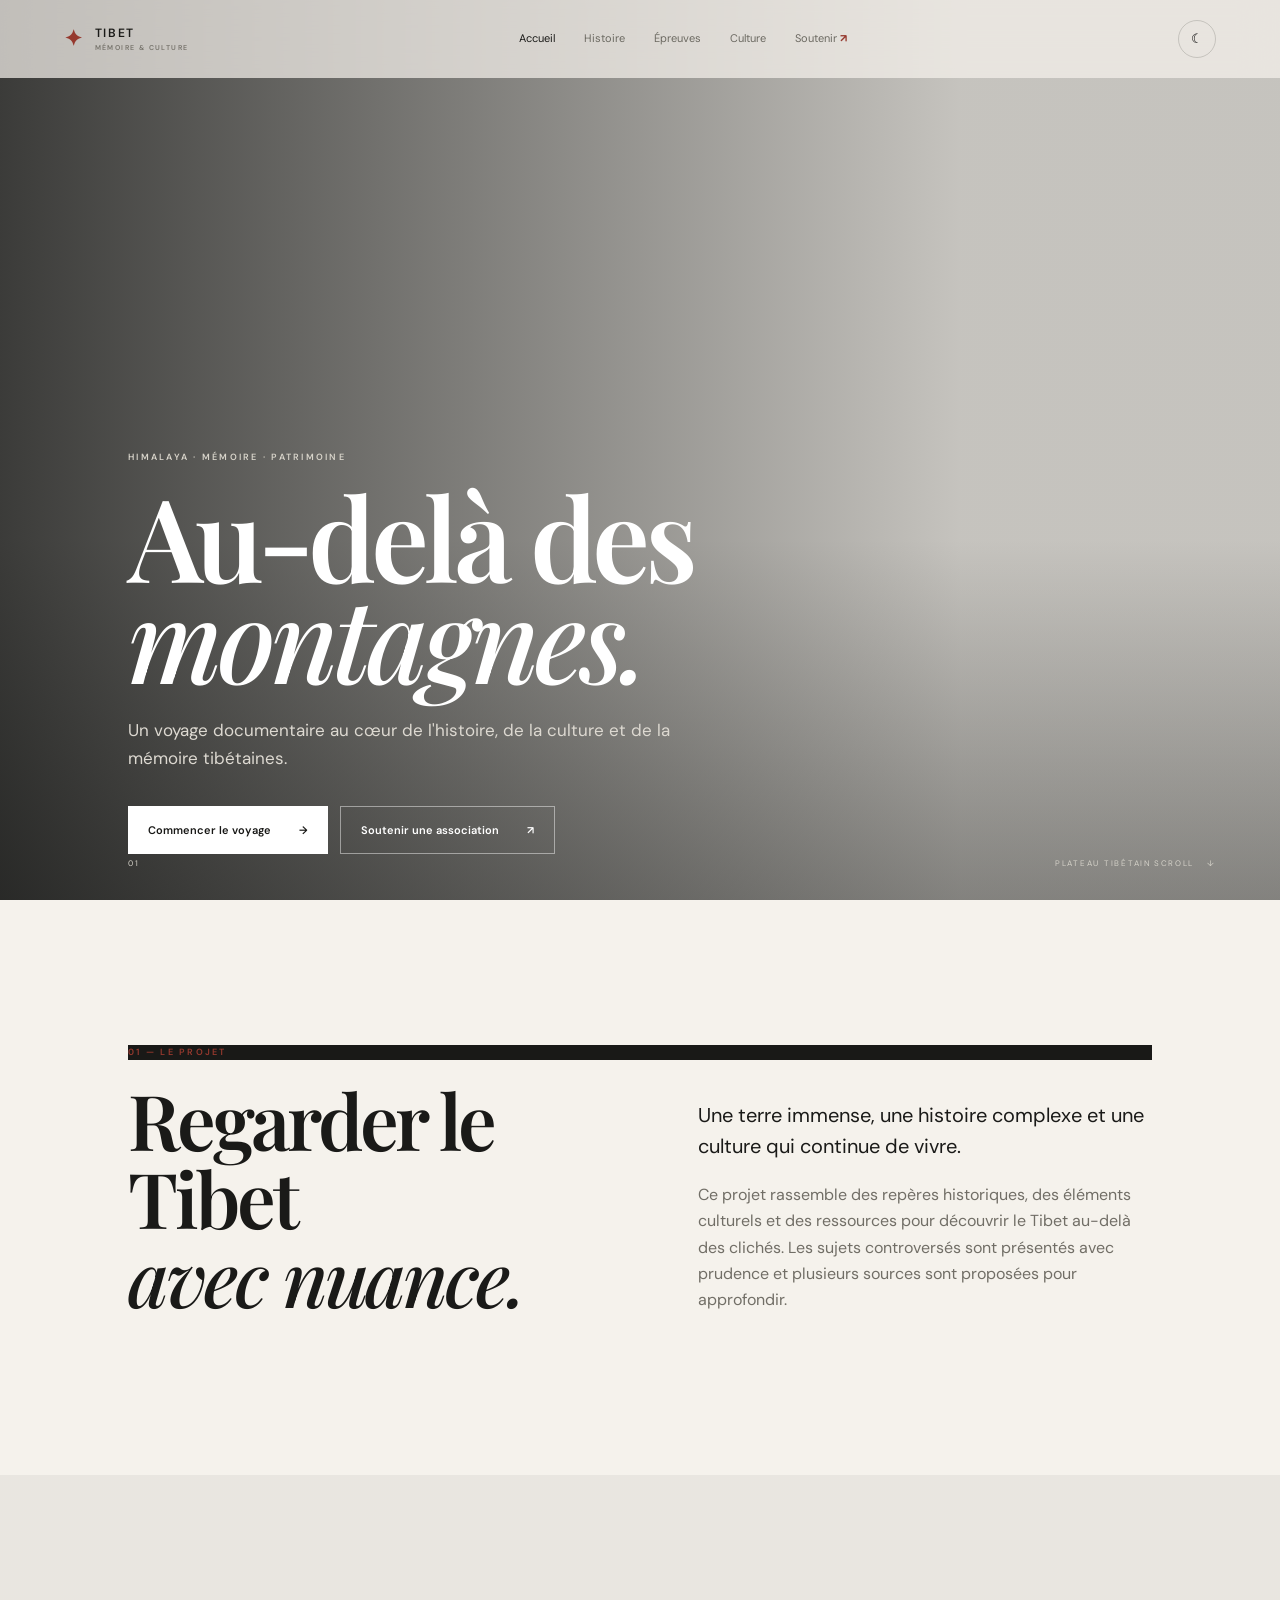
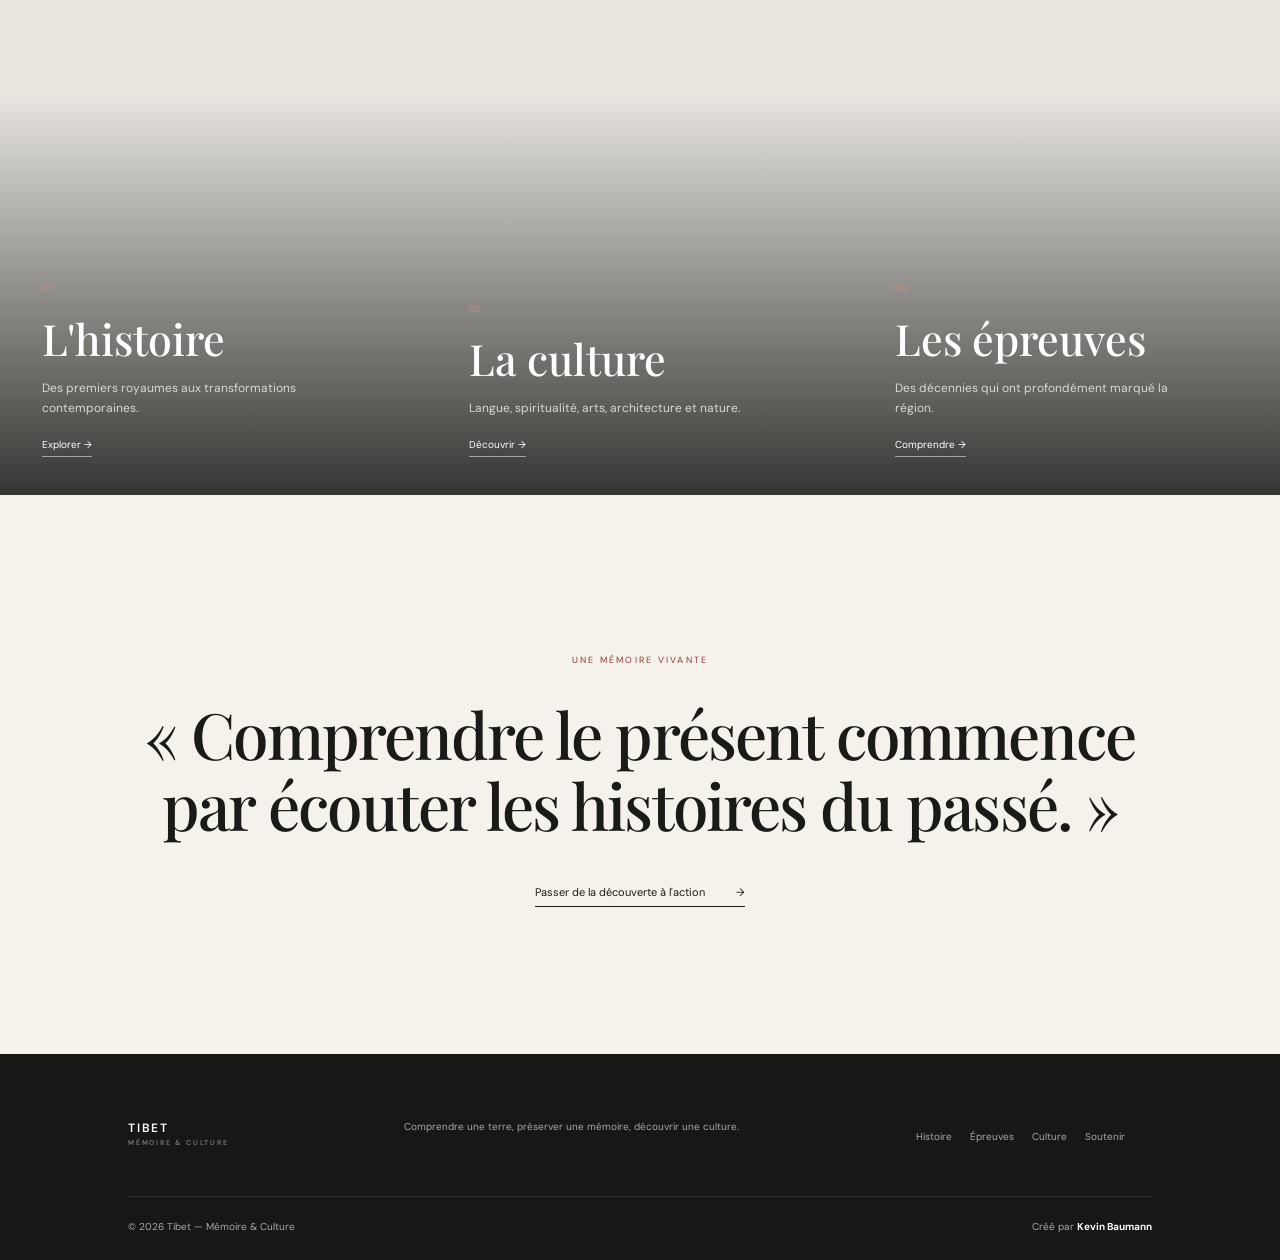
==== index.html @ 3cb01ccb "Add files via upload" ====
<!doctype html><html lang="fr"><head><meta charset="UTF-8">
<meta name="viewport" content="width=device-width, initial-scale=1.0">
<meta name="description" content="Tibet — Mémoire & Culture. Histoire, culture, patrimoine et mémoire du Tibet.">
<link rel="preconnect" href="https://fonts.googleapis.com"><link rel="preconnect" href="https://fonts.gstatic.com" crossorigin>
<link href="https://fonts.googleapis.com/css2?family=DM+Sans:wght@400;500;600&family=Playfair+Display:wght@500;600;700&display=swap" rel="stylesheet">
<link rel="stylesheet" href="style.css"><title>Tibet — Mémoire & Culture</title></head><body><header class="header"><a class="brand" href="index.html"><span class="sigil">✦</span><span>TIBET<small>MÉMOIRE & CULTURE</small></span></a>
<nav><a href="index.html">Accueil</a><a href="histoire.html">Histoire</a><a href="epreuves.html">Épreuves</a><a href="culture.html">Culture</a><a href="soutenir.html">Soutenir <b>↗</b></a></nav>
<div class="tools"><button id="theme" class="icon" aria-label="Mode clair ou sombre">☾</button><button id="menu" class="icon hamburger" aria-label="Menu">☰</button></div></header><main>
<section class="hero home"><div class="hero-film"></div><div class="hero-inner reveal"><span class="eyebrow">HIMALAYA · MÉMOIRE · PATRIMOINE</span><h1>Au-delà des<br><em>montagnes.</em></h1><p>Un voyage documentaire au cœur de l'histoire, de la culture et de la mémoire tibétaines.</p><div class="actions"><a class="btn white" href="histoire.html">Commencer le voyage <span>→</span></a><a class="btn glass" href="soutenir.html">Soutenir une association <span>↗</span></a></div></div><div class="hero-side"><span>01</span><span>PLATEAU TIBÉTAIN</span></div><div class="scroll">SCROLL <i>↓</i></div></section>

<section class="manifesto reveal"><div class="container"><span class="eyebrow dark">01 — LE PROJET</span><div class="manifesto-grid"><h2>Regarder le Tibet<br><em>avec nuance.</em></h2><div><p class="lead">Une terre immense, une histoire complexe et une culture qui continue de vivre.</p><p>Ce projet rassemble des repères historiques, des éléments culturels et des ressources pour découvrir le Tibet au-delà des clichés. Les sujets controversés sont présentés avec prudence et plusieurs sources sont proposées pour approfondir.</p></div></div></div></section>

<section class="portal"><div class="portal-card portal-history reveal"><div><span>01</span><h2>L'histoire</h2><p>Des premiers royaumes aux transformations contemporaines.</p><a href="histoire.html">Explorer →</a></div></div><div class="portal-card portal-culture reveal"><div><span>02</span><h2>La culture</h2><p>Langue, spiritualité, arts, architecture et nature.</p><a href="culture.html">Découvrir →</a></div></div><div class="portal-card portal-trials reveal"><div><span>03</span><h2>Les épreuves</h2><p>Des décennies qui ont profondément marqué la région.</p><a href="epreuves.html">Comprendre →</a></div></div></section>

<section class="quote-section reveal"><span>UNE MÉMOIRE VIVANTE</span><blockquote>« Comprendre le présent commence par écouter les histoires du passé. »</blockquote><a class="under" href="soutenir.html">Passer de la découverte à l'action <span>→</span></a></section>
</main><footer class="footer"><div class="foot-top"><div class="foot-brand">TIBET<br><small>MÉMOIRE & CULTURE</small></div><p>Comprendre une terre, préserver une mémoire, découvrir une culture.</p><div class="foot-nav"><a href="histoire.html">Histoire</a><a href="epreuves.html">Épreuves</a><a href="culture.html">Culture</a><a href="soutenir.html">Soutenir</a></div></div><div class="foot-bottom"><span>© 2026 Tibet — Mémoire & Culture</span><span>Créé par <strong>Kevin Baumann</strong></span></div></footer><script src="script.js"></script></body></html>
---- style.css ----
*{box-sizing:border-box}html{scroll-behavior:smooth}body{margin:0;background:#f5f2ec;color:#1a1a18;font-family:"DM Sans",sans-serif;line-height:1.65;transition:background .35s,color .35s}a{text-decoration:none;color:inherit}.header{height:78px;position:fixed;z-index:50;top:0;left:0;right:0;padding:0 5vw;display:flex;align-items:center;justify-content:space-between;background:rgba(245,242,236,.72);backdrop-filter:blur(18px);border-bottom:1px solid transparent;transition:.3s}.header.scrolled{border-color:rgba(20,20,18,.12)}.brand{display:flex;gap:11px;align-items:center;font-size:12px;font-weight:600;letter-spacing:.14em;line-height:1}.sigil{color:#96392e;font-size:22px}.brand small{display:block;color:#77746c;font-size:7px;letter-spacing:.2em;margin-top:5px}.header nav{display:flex;gap:29px;align-items:center;font-size:11px;color:#6b6961}.header nav a{transition:.2s}.header nav a:hover,.header nav a.active{color:#1a1a18}.header nav .nav-donate{}.header nav b{color:#96392e}.tools{display:flex;gap:8px}.icon{width:38px;height:38px;border-radius:50%;border:1px solid rgba(20,20,18,.16);background:transparent;cursor:pointer}.hamburger{display:none;border-radius:8px}.hero{position:relative;min-height:100vh;background-size:cover;background-position:center}.home{background-image:url("https://images.unsplash.com/photo-1544735716-392fe2489ffa?auto=format&fit=crop&w=2400&q=90")}.hero-film{position:absolute;inset:0;background:linear-gradient(90deg,rgba(7,8,7,.78),rgba(7,8,7,.2) 75%),linear-gradient(0deg,rgba(7,8,7,.35),transparent 40%)}.hero-inner{position:relative;z-index:1;max-width:900px}.home .hero-inner{position:absolute;left:10vw;top:50%;transform:translateY(-38%);color:#fff}.eyebrow{display:block;font-size:9px;font-weight:600;letter-spacing:.25em;text-transform:uppercase;color:#d8d4ca;margin-bottom:20px}.eyebrow.dark{color:#96392e}.hero h1,.page-hero h1{font:600 clamp(68px,9vw,135px)/.88 "Playfair Display",serif;letter-spacing:-.045em;margin:0}.hero h1 em,.page-hero h1 em,h2 em{font-weight:500}.home .hero-inner>p{font-size:17px;color:#ddd9d1;max-width:570px;margin:28px 0 34px}.actions{display:flex;gap:12px}.btn{display:inline-flex;align-items:center;gap:28px;padding:14px 20px;font-size:11px;font-weight:600;transition:.25s}.btn:hover{transform:translateY(-2px)}.white{background:#fff;color:#181816}.glass{border:1px solid rgba(255,255,255,.45);color:#fff}.dark{background:#191917;color:#fff}.hero-side{position:absolute;z-index:2;left:10vw;right:10vw;bottom:30px;display:flex;justify-content:space-between;color:#d5d2c9;font-size:8px;letter-spacing:.22em}.scroll{position:absolute;z-index:2;right:5vw;bottom:30px;color:#d5d2c9;font-size:8px;letter-spacing:.2em}.scroll i{font-style:normal;margin-left:10px}.container{width:min(1180px,80vw);margin:auto}.manifesto{padding:145px 0}.manifesto-grid,.intro-line,.support-card{display:grid;grid-template-columns:1fr 1fr;gap:9vw}.manifesto h2,.content-section h2,.support-card h2,.impact h2{font:600 clamp(48px,6vw,82px)/1.02 "Playfair Display",serif;letter-spacing:-.04em;margin:0}.lead{font-size:20px;line-height:1.55}.manifesto-grid p:not(.lead),.content-section p:not(.lead),.impact p{color:#716e66}.portal{display:grid;grid-template-columns:repeat(3,1fr);height:620px}.portal-card{position:relative;color:#fff;background-size:cover;background-position:center;overflow:hidden}.portal-card:after{content:"";position:absolute;inset:0;background:linear-gradient(0deg,rgba(5,6,5,.8),rgba(5,6,5,.05) 65%);transition:.4s}.portal-card:hover:after{background:linear-gradient(0deg,rgba(5,6,5,.82),rgba(5,6,5,.25))}.portal-history{background-image:url("https://images.unsplash.com/photo-1570366583862-f91883984fde?auto=format&fit=crop&w=1300&q=85")}.portal-culture{background-image:url("https://images.unsplash.com/photo-1528360983277-13d401cdc186?auto=format&fit=crop&w=1300&q=85")}.portal-trials{background-image:url("https://images.unsplash.com/photo-1506905925346-21bda4d32df4?auto=format&fit=crop&w=1300&q=85")}.portal-card>div{position:absolute;z-index:2;left:42px;right:35px;bottom:38px}.portal-card span{font-size:9px;color:#d18a79}.portal-card h2{font:500 43px "Playfair Display",serif;margin:8px 0}.portal-card p{color:#ddd9d0;font-size:12px;max-width:300px}.portal-card a{font-size:10px;border-bottom:1px solid rgba(255,255,255,.5);padding-bottom:5px}.quote-section{text-align:center;padding:150px 10vw}.quote-section>span{font-size:9px;letter-spacing:.25em;color:#96392e}.quote-section blockquote{font:500 clamp(38px,5vw,68px)/1.1 "Playfair Display",serif;max-width:1050px;margin:28px auto 38px;letter-spacing:-.03em}.under{font-size:11px;border-bottom:1px solid currentColor;padding-bottom:7px}.under span{margin-left:28px}.page-hero{height:78vh;min-height:620px;position:relative;display:flex;align-items:flex-end;padding:0 10vw 9vh;color:#fff;background-size:cover;background-position:center}.page-hero:before{content:"";position:absolute;inset:0;background:linear-gradient(90deg,rgba(7,8,7,.72),rgba(7,8,7,.12))}.page-hero .hero-inner{position:relative}.page-hero .hero-inner>p{max-width:650px;color:#ddd9d0;margin:28px 0 0;font-size:16px}.history{background-image:url("https://images.unsplash.com/photo-1518005020951-eccb494ad742?auto=format&fit=crop&w=2400&q=90")}.trials{background-image:url("https://images.unsplash.com/photo-1528164344705-47542687000d?auto=format&fit=crop&w=2400&q=90")}.culture{background-image:url("https://images.unsplash.com/photo-1548013146-72479768bada?auto=format&fit=crop&w=2400&q=90")}.support{background-image:url("https://images.unsplash.com/photo-1533130061792-64b345e4a833?auto=format&fit=crop&w=2400&q=90")}.content-section{padding:125px 0}.timeline-v3,.events-v3{margin-top:95px;border-top:1px solid rgba(25,25,23,.15)}.timeline-v3 article,.events-v3 article{display:grid;grid-template-columns:210px 1fr;gap:35px;padding:35px 0;border-bottom:1px solid rgba(25,25,23,.15)}.timeline-v3 article>span,.events-v3 article>span{color:#96392e;font-size:10px;letter-spacing:.12em}.timeline-v3 h3,.events-v3 h3,.culture-grid-v3 h3,.impact h3{font:500 27px/1.2 "Playfair Display",serif;margin:0}.timeline-v3 p,.events-v3 p{color:#716e66;font-size:13px;max-width:720px}.dark-feature{background:#171815;color:#f5f2ec;padding:125px 0}.dark-feature h2{font:600 clamp(50px,6vw,85px)/1.02 "Playfair Display",serif;margin:0;letter-spacing:-.04em}.dark-feature p{max-width:680px;color:#aaa9a1;margin:38px 0 0}.sources{padding-top:110px;padding-bottom:130px}.sources h2{font:500 54px "Playfair Display",serif;margin:0 0 50px}.sources>div{display:grid;grid-template-columns:1fr 1fr;border-top:1px solid rgba(25,25,23,.15)}.sources a{display:flex;justify-content:space-between;gap:20px;padding:25px 20px 25px 0;border-bottom:1px solid rgba(25,25,23,.15)}.sources strong{font:500 21px "Playfair Display",serif}.sources small{font-size:10px;color:#77746d}.events-v3 label{display:inline-block;color:#96392e;font-size:8px;letter-spacing:.16em;margin-top:13px}.culture-grid-v3{display:grid;grid-template-columns:1fr 1fr;margin-top:95px;border-top:1px solid rgba(25,25,23,.15)}.culture-grid-v3 article{display:grid;grid-template-columns:45px 1fr;gap:20px;padding:30px 35px 32px 0;border-bottom:1px solid rgba(25,25,23,.15)}.culture-grid-v3 article:nth-child(even){padding-left:35px;border-left:1px solid rgba(25,25,23,.15)}.culture-grid-v3 article>span,.impact b{color:#96392e;font-size:10px;letter-spacing:.12em}.culture-grid-v3 p{color:#716e66;font-size:13px}.culture-image{height:65vh;min-height:520px;background:url("https://images.unsplash.com/photo-1528164344705-47542687000d?auto=format&fit=crop&w=2200&q=88") center/cover;position:relative;color:#fff}.culture-image>div{position:absolute;left:10vw;bottom:10vh}.culture-image span{display:block;font-size:9px;letter-spacing:.22em;margin-bottom:15px}.culture-image strong{font:500 clamp(45px,6vw,82px)/.95 "Playfair Display",serif}.support-card{background:#e9e4db;padding:75px}.support-card p{max-width:600px}.impact{padding:80px 0 140px}.impact-grid{display:grid;grid-template-columns:repeat(3,1fr);gap:30px;margin-top:70px}.impact-grid article{padding:30px 25px;border-top:1px solid rgba(25,25,23,.16)}.impact-grid p{font-size:13px}.final-cta{background:#ded8ce;text-align:center;padding:130px 7vw}.final-cta span{font-size:9px;letter-spacing:.25em;color:#96392e}.final-cta h2{font:500 clamp(48px,6vw,78px) "Playfair Display",serif;margin:22px 0 38px}.footer{background:#171815;color:#aaa9a1;padding:55px 10vw 25px;font-size:10px}.foot-top{display:grid;grid-template-columns:1fr 2fr 1fr;gap:40px;align-items:end;padding-bottom:50px}.foot-brand{color:#fff;font-weight:600;letter-spacing:.15em;font-size:12px;line-height:1}.foot-brand small{font-size:7px;color:#777;display:block;margin-top:5px}.foot-nav{display:flex;gap:18px;flex-wrap:wrap}.foot-nav a:hover{color:#fff}.foot-bottom{border-top:1px solid rgba(255,255,255,.1);padding-top:22px;display:flex;justify-content:space-between}.foot-bottom strong{color:#fff}.reveal{opacity:0;transform:translateY(25px);transition:.8s}.reveal.visible{opacity:1;transform:none}
body.dark{background:#111210;color:#eeeae2}body.dark .header{background:rgba(17,18,16,.78)}body.dark .header nav,body.dark .brand small{color:#aaa79f}body.dark .header nav a:hover,body.dark .header nav a.active{color:#eeeae2}body.dark .manifesto p:not(.lead),body.dark .content-section p:not(.lead),body.dark .impact p,.dark .sources small{color:#aaa79f}body.dark .icon{color:#eeeae2;border-color:rgba(238,234,226,.18)}body.dark .timeline-v3,body.dark .timeline-v3 article,body.dark .events-v3,body.dark .events-v3 article,body.dark .culture-grid-v3,body.dark .culture-grid-v3 article,body.dark .sources>div,body.dark .sources a{border-color:rgba(238,234,226,.14)}body.dark .support-card{background:#1b1c19}body.dark .final-cta{background:#23241f}
@media(max-width:900px){.container{width:86vw}.header{padding:0 6vw}.header nav{display:none;position:absolute;top:78px;left:0;right:0;background:#f5f2ec;padding:22px 6vw;flex-direction:column;align-items:flex-start;gap:18px;border-bottom:1px solid rgba(20,20,18,.12)}body.dark .header nav{background:#111210}.header nav.open{display:flex}.hamburger{display:block}.hero h1,.page-hero h1{font-size:72px}.home .hero-inner{left:7vw}.hero-side{left:7vw;right:7vw}.manifesto-grid,.intro-line,.support-card{grid-template-columns:1fr;gap:35px}.portal{height:auto;grid-template-columns:1fr}.portal-card{height:55vh}.content-section{padding:90px 0}.timeline-v3 article,.events-v3 article{grid-template-columns:120px 1fr}.culture-grid-v3{grid-template-columns:1fr}.culture-grid-v3 article:nth-child(even){padding-left:0;border-left:0}.impact-grid{grid-template-columns:1fr}.foot-top{grid-template-columns:1fr}.foot-bottom{flex-direction:column;gap:10px}.sources>div{grid-template-columns:1fr}}@media(max-width:520px){.hero h1,.page-hero h1{font-size:55px}.home .hero-inner>p{font-size:15px}.actions{flex-direction:column;align-items:flex-start}.page-hero{min-height:570px;height:70vh}.timeline-v3 article,.events-v3 article{grid-template-columns:1fr;gap:8px}.support-card{padding:40px 28px}.portal-card>div{left:28px}.quote-section{padding:105px 7vw}.sources h2{font-size:45px}}
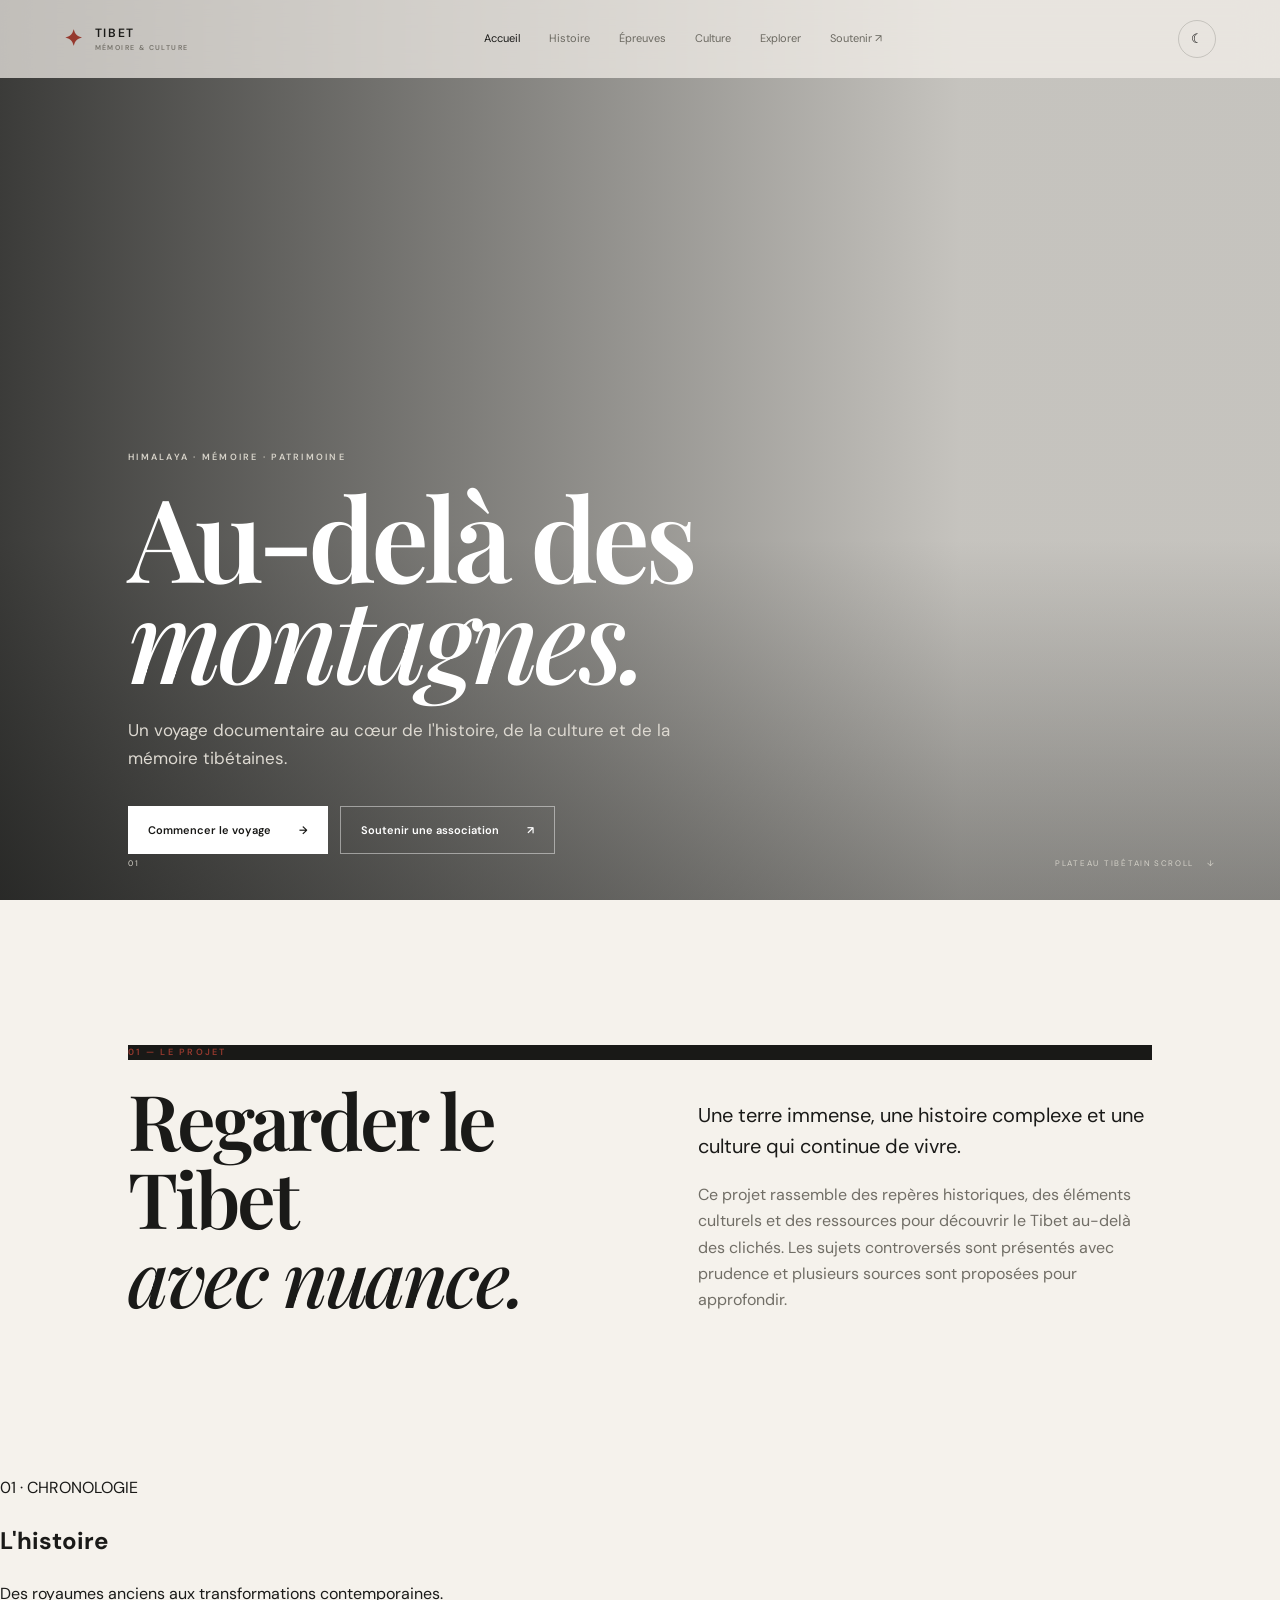
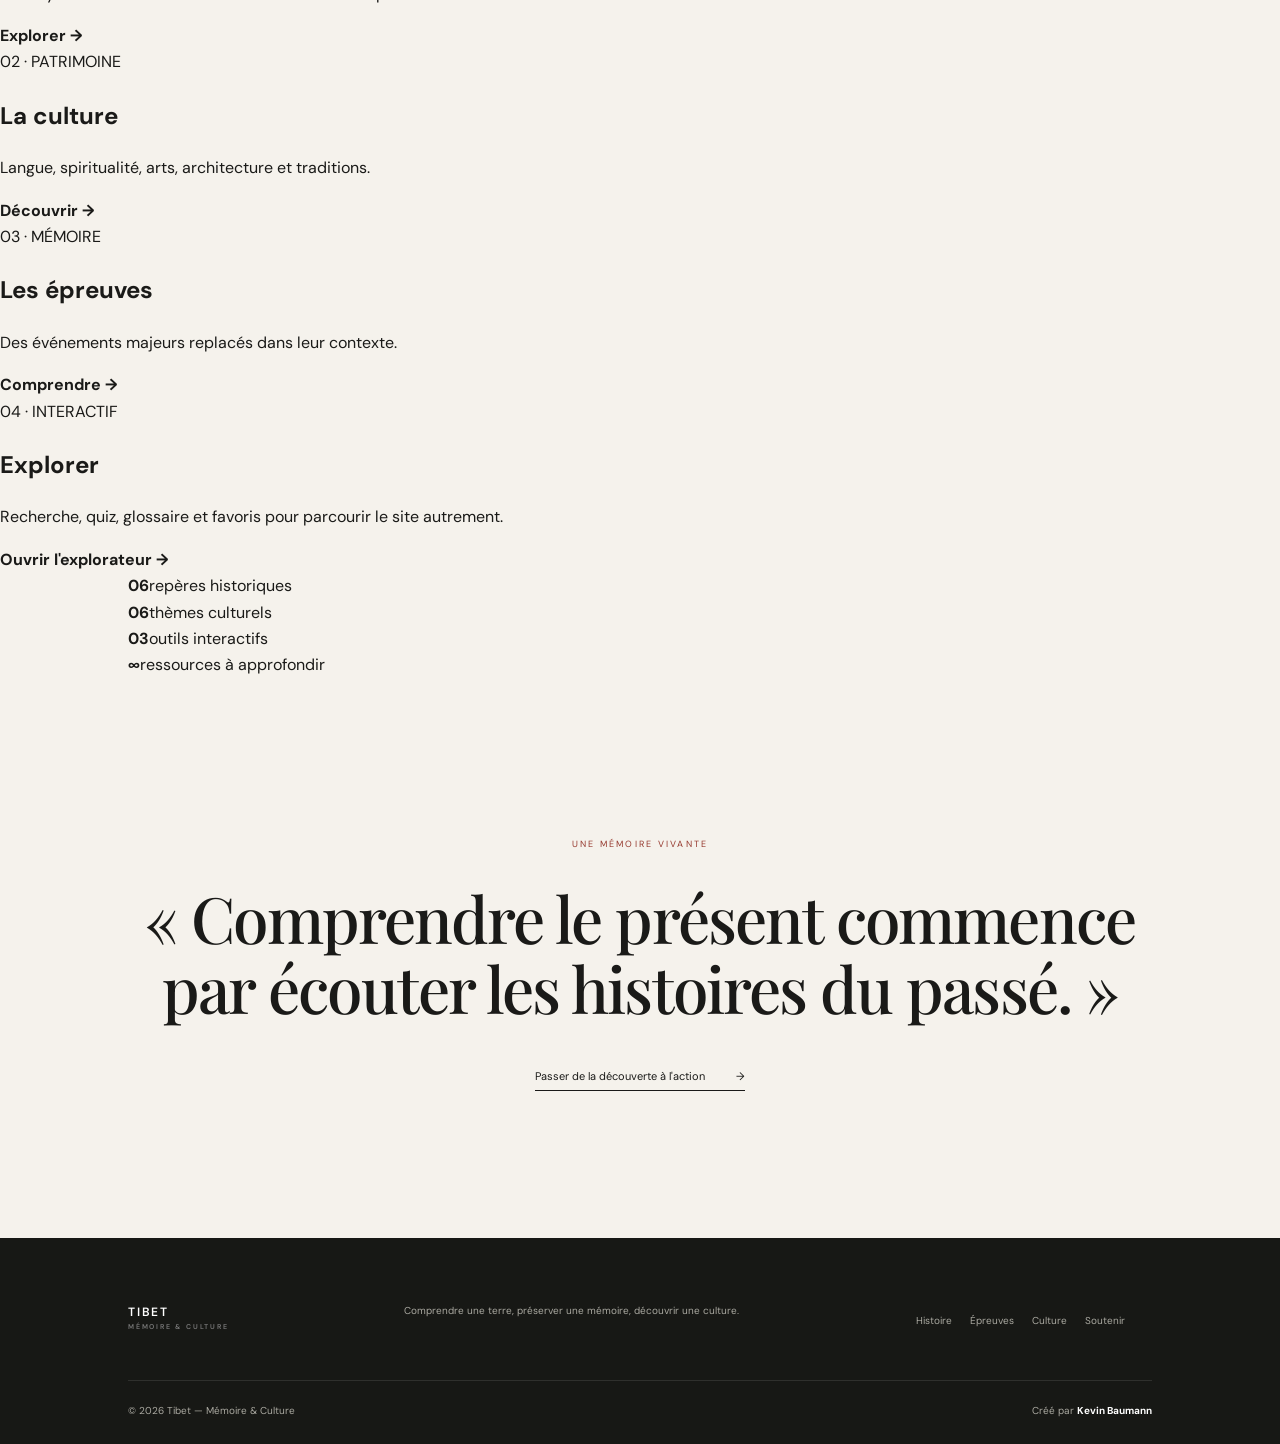
==== commit a5928b5e: "V4: refonte de l'accueil" ====
--- a/index.html
+++ b/index.html
@@ -3,14 +3,16 @@
 <meta name="description" content="Tibet — Mémoire & Culture. Histoire, culture, patrimoine et mémoire du Tibet.">
 <link rel="preconnect" href="https://fonts.googleapis.com"><link rel="preconnect" href="https://fonts.gstatic.com" crossorigin>
 <link href="https://fonts.googleapis.com/css2?family=DM+Sans:wght@400;500;600&family=Playfair+Display:wght@500;600;700&display=swap" rel="stylesheet">
-<link rel="stylesheet" href="style.css"><title>Tibet — Mémoire & Culture</title></head><body><header class="header"><a class="brand" href="index.html"><span class="sigil">✦</span><span>TIBET<small>MÉMOIRE & CULTURE</small></span></a>
-<nav><a href="index.html">Accueil</a><a href="histoire.html">Histoire</a><a href="epreuves.html">Épreuves</a><a href="culture.html">Culture</a><a href="soutenir.html">Soutenir <b>↗</b></a></nav>
+<link rel="stylesheet" href="style.css">
+<link rel="icon" type="image/png" href="./favicon.png">
+<title>Tibet — Mémoire & Culture</title></head><body><header class="header"><a class="brand" href="index.html"><span class="sigil">✦</span><span>TIBET<small>MÉMOIRE & CULTURE</small></span></a>
+<nav><a href="index.html">Accueil</a><a href="histoire.html">Histoire</a><a href="epreuves.html">Épreuves</a><a href="culture.html">Culture</a><a href="explorer.html">Explorer</a><a class="nav-support" href="soutenir.html">Soutenir ↗</a></nav>
 <div class="tools"><button id="theme" class="icon" aria-label="Mode clair ou sombre">☾</button><button id="menu" class="icon hamburger" aria-label="Menu">☰</button></div></header><main>
 <section class="hero home"><div class="hero-film"></div><div class="hero-inner reveal"><span class="eyebrow">HIMALAYA · MÉMOIRE · PATRIMOINE</span><h1>Au-delà des<br><em>montagnes.</em></h1><p>Un voyage documentaire au cœur de l'histoire, de la culture et de la mémoire tibétaines.</p><div class="actions"><a class="btn white" href="histoire.html">Commencer le voyage <span>→</span></a><a class="btn glass" href="soutenir.html">Soutenir une association <span>↗</span></a></div></div><div class="hero-side"><span>01</span><span>PLATEAU TIBÉTAIN</span></div><div class="scroll">SCROLL <i>↓</i></div></section>
 
 <section class="manifesto reveal"><div class="container"><span class="eyebrow dark">01 — LE PROJET</span><div class="manifesto-grid"><h2>Regarder le Tibet<br><em>avec nuance.</em></h2><div><p class="lead">Une terre immense, une histoire complexe et une culture qui continue de vivre.</p><p>Ce projet rassemble des repères historiques, des éléments culturels et des ressources pour découvrir le Tibet au-delà des clichés. Les sujets controversés sont présentés avec prudence et plusieurs sources sont proposées pour approfondir.</p></div></div></div></section>
 
-<section class="portal"><div class="portal-card portal-history reveal"><div><span>01</span><h2>L'histoire</h2><p>Des premiers royaumes aux transformations contemporaines.</p><a href="histoire.html">Explorer →</a></div></div><div class="portal-card portal-culture reveal"><div><span>02</span><h2>La culture</h2><p>Langue, spiritualité, arts, architecture et nature.</p><a href="culture.html">Découvrir →</a></div></div><div class="portal-card portal-trials reveal"><div><span>03</span><h2>Les épreuves</h2><p>Des décennies qui ont profondément marqué la région.</p><a href="epreuves.html">Comprendre →</a></div></div></section>
+<section class="feature-grid"><a class="feature-card feature-history reveal" href="histoire.html"><div><span>01 · CHRONOLOGIE</span><h2>L'histoire</h2><p>Des royaumes anciens aux transformations contemporaines.</p><b>Explorer →</b></div></a><a class="feature-card feature-culture reveal" href="culture.html"><div><span>02 · PATRIMOINE</span><h2>La culture</h2><p>Langue, spiritualité, arts, architecture et traditions.</p><b>Découvrir →</b></div></a><a class="feature-card feature-trials reveal" href="epreuves.html"><div><span>03 · MÉMOIRE</span><h2>Les épreuves</h2><p>Des événements majeurs replacés dans leur contexte.</p><b>Comprendre →</b></div></a><a class="feature-card feature-explore reveal" href="explorer.html"><div><span>04 · INTERACTIF</span><h2>Explorer</h2><p>Recherche, quiz, glossaire et favoris pour parcourir le site autrement.</p><b>Ouvrir l'explorateur →</b></div></a></section><section class="stats reveal"><div class="container"><div><strong>06</strong><span>repères historiques</span></div><div><strong>06</strong><span>thèmes culturels</span></div><div><strong>03</strong><span>outils interactifs</span></div><div><strong>∞</strong><span>ressources à approfondir</span></div></div></section>
 
 <section class="quote-section reveal"><span>UNE MÉMOIRE VIVANTE</span><blockquote>« Comprendre le présent commence par écouter les histoires du passé. »</blockquote><a class="under" href="soutenir.html">Passer de la découverte à l'action <span>→</span></a></section>
-</main><footer class="footer"><div class="foot-top"><div class="foot-brand">TIBET<br><small>MÉMOIRE & CULTURE</small></div><p>Comprendre une terre, préserver une mémoire, découvrir une culture.</p><div class="foot-nav"><a href="histoire.html">Histoire</a><a href="epreuves.html">Épreuves</a><a href="culture.html">Culture</a><a href="soutenir.html">Soutenir</a></div></div><div class="foot-bottom"><span>© 2026 Tibet — Mémoire & Culture</span><span>Créé par <strong>Kevin Baumann</strong></span></div></footer><script src="script.js"></script></body></html>+</main><footer class="footer"><div class="foot-top"><div class="foot-brand">TIBET<br><small>MÉMOIRE & CULTURE</small></div><p>Comprendre une terre, préserver une mémoire, découvrir une culture.</p><div class="foot-nav"><a href="histoire.html">Histoire</a><a href="epreuves.html">Épreuves</a><a href="culture.html">Culture</a><a href="soutenir.html">Soutenir</a></div></div><div class="foot-bottom"><span>© 2026 Tibet — Mémoire & Culture</span><span>Créé par <strong>Kevin Baumann</strong></span></div></footer><script src="script.js"></script></body></html>
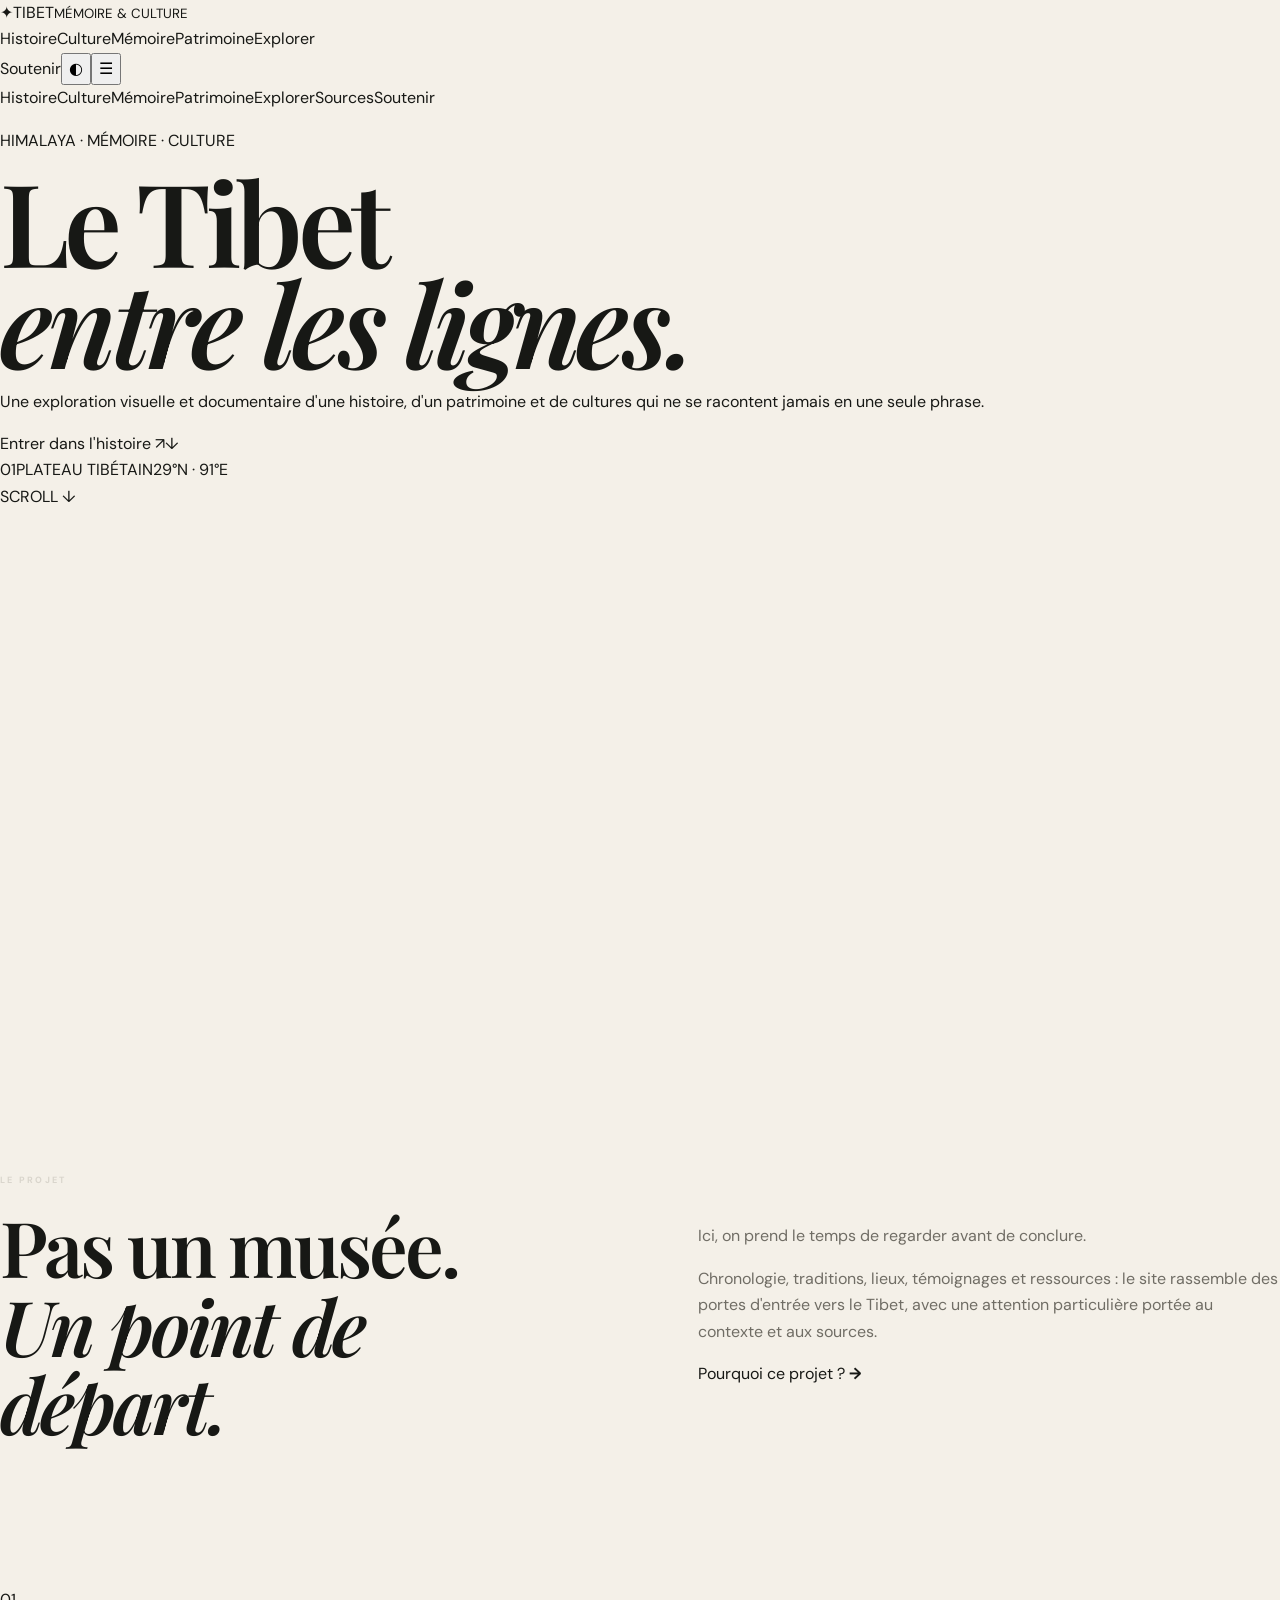
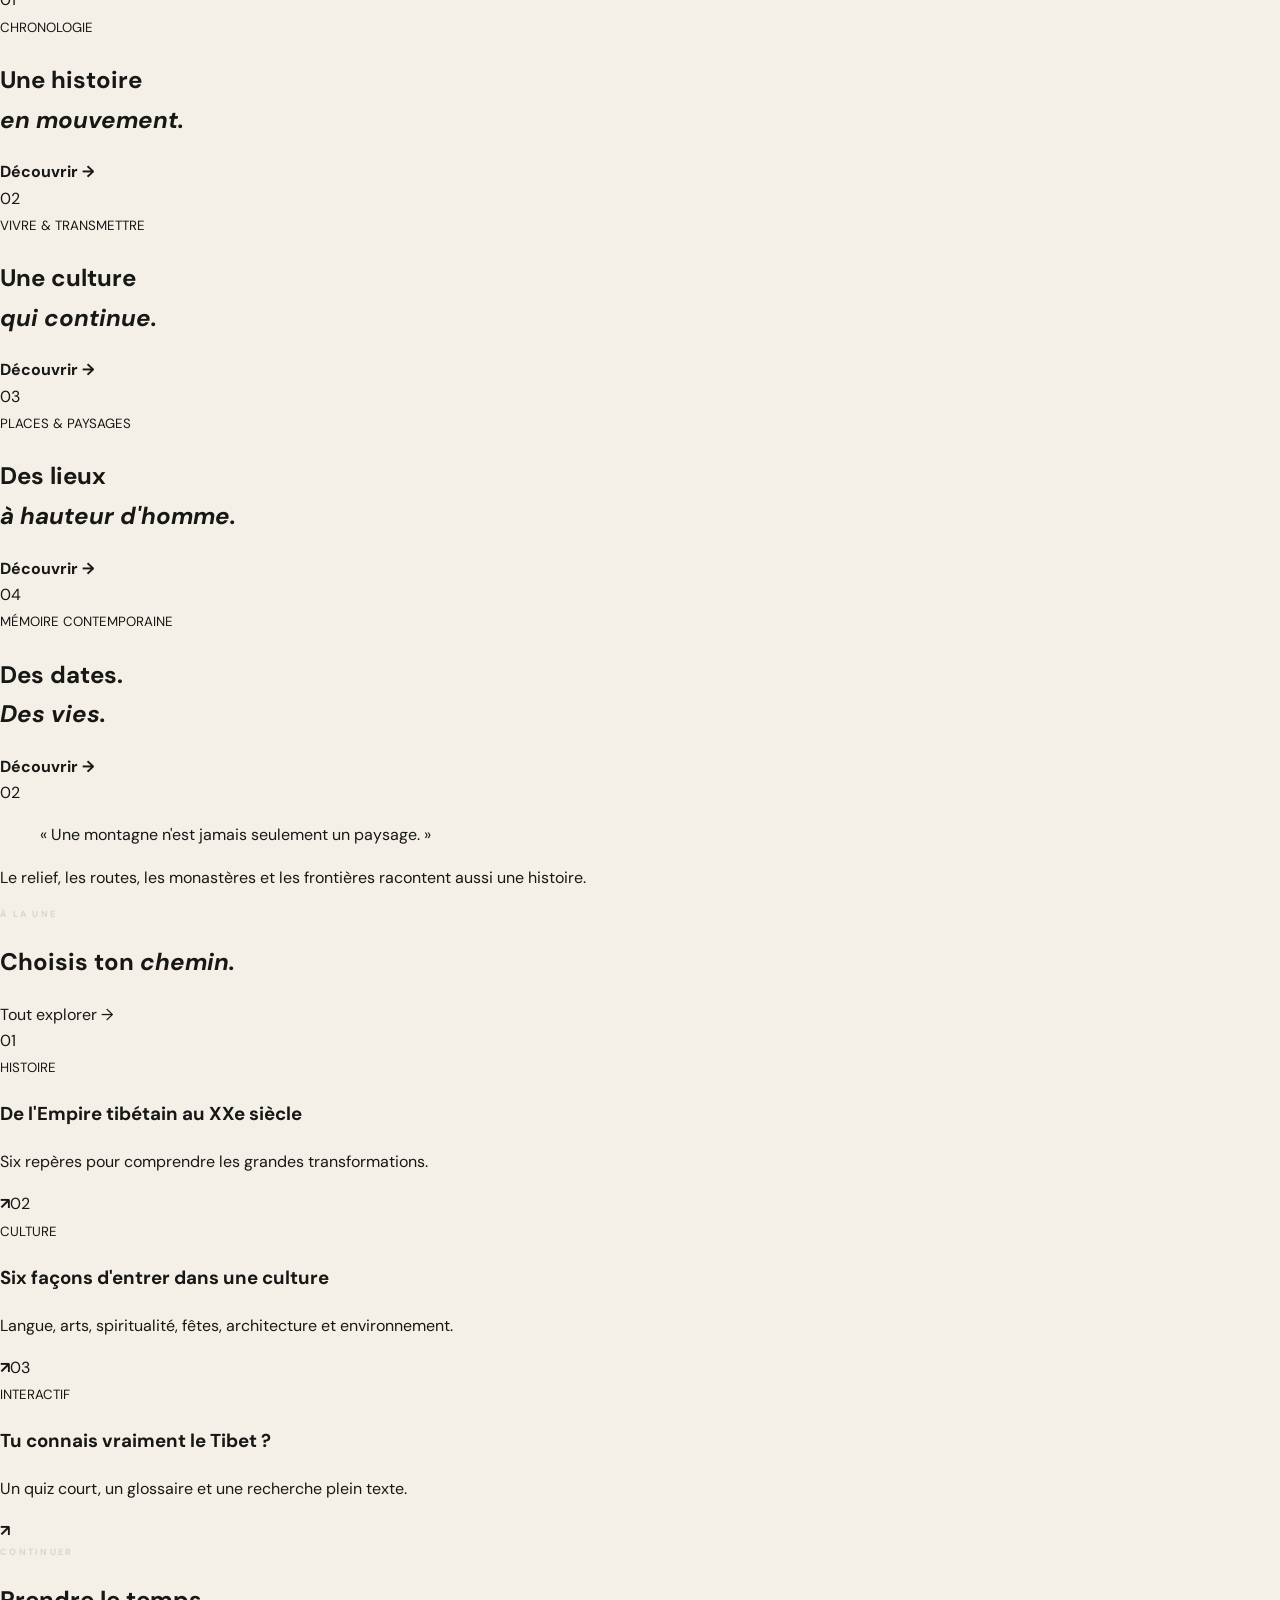
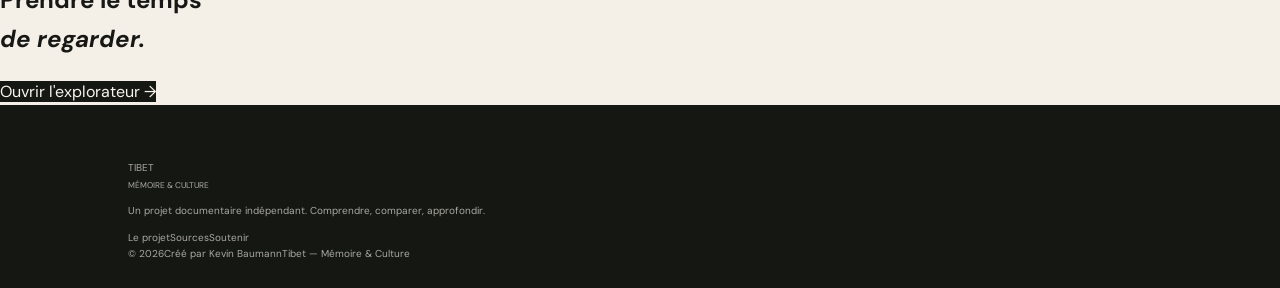
==== commit 51d83890: "V4.1: refonte complète de index.html" ====
--- a/index.html
+++ b/index.html
@@ -1,18 +1,7 @@
-<!doctype html><html lang="fr"><head><meta charset="UTF-8">
-<meta name="viewport" content="width=device-width, initial-scale=1.0">
-<meta name="description" content="Tibet — Mémoire & Culture. Histoire, culture, patrimoine et mémoire du Tibet.">
-<link rel="preconnect" href="https://fonts.googleapis.com"><link rel="preconnect" href="https://fonts.gstatic.com" crossorigin>
-<link href="https://fonts.googleapis.com/css2?family=DM+Sans:wght@400;500;600&family=Playfair+Display:wght@500;600;700&display=swap" rel="stylesheet">
-<link rel="stylesheet" href="style.css">
-<link rel="icon" type="image/png" href="./favicon.png">
-<title>Tibet — Mémoire & Culture</title></head><body><header class="header"><a class="brand" href="index.html"><span class="sigil">✦</span><span>TIBET<small>MÉMOIRE & CULTURE</small></span></a>
-<nav><a href="index.html">Accueil</a><a href="histoire.html">Histoire</a><a href="epreuves.html">Épreuves</a><a href="culture.html">Culture</a><a href="explorer.html">Explorer</a><a class="nav-support" href="soutenir.html">Soutenir ↗</a></nav>
-<div class="tools"><button id="theme" class="icon" aria-label="Mode clair ou sombre">☾</button><button id="menu" class="icon hamburger" aria-label="Menu">☰</button></div></header><main>
-<section class="hero home"><div class="hero-film"></div><div class="hero-inner reveal"><span class="eyebrow">HIMALAYA · MÉMOIRE · PATRIMOINE</span><h1>Au-delà des<br><em>montagnes.</em></h1><p>Un voyage documentaire au cœur de l'histoire, de la culture et de la mémoire tibétaines.</p><div class="actions"><a class="btn white" href="histoire.html">Commencer le voyage <span>→</span></a><a class="btn glass" href="soutenir.html">Soutenir une association <span>↗</span></a></div></div><div class="hero-side"><span>01</span><span>PLATEAU TIBÉTAIN</span></div><div class="scroll">SCROLL <i>↓</i></div></section>
-
-<section class="manifesto reveal"><div class="container"><span class="eyebrow dark">01 — LE PROJET</span><div class="manifesto-grid"><h2>Regarder le Tibet<br><em>avec nuance.</em></h2><div><p class="lead">Une terre immense, une histoire complexe et une culture qui continue de vivre.</p><p>Ce projet rassemble des repères historiques, des éléments culturels et des ressources pour découvrir le Tibet au-delà des clichés. Les sujets controversés sont présentés avec prudence et plusieurs sources sont proposées pour approfondir.</p></div></div></div></section>
-
-<section class="feature-grid"><a class="feature-card feature-history reveal" href="histoire.html"><div><span>01 · CHRONOLOGIE</span><h2>L'histoire</h2><p>Des royaumes anciens aux transformations contemporaines.</p><b>Explorer →</b></div></a><a class="feature-card feature-culture reveal" href="culture.html"><div><span>02 · PATRIMOINE</span><h2>La culture</h2><p>Langue, spiritualité, arts, architecture et traditions.</p><b>Découvrir →</b></div></a><a class="feature-card feature-trials reveal" href="epreuves.html"><div><span>03 · MÉMOIRE</span><h2>Les épreuves</h2><p>Des événements majeurs replacés dans leur contexte.</p><b>Comprendre →</b></div></a><a class="feature-card feature-explore reveal" href="explorer.html"><div><span>04 · INTERACTIF</span><h2>Explorer</h2><p>Recherche, quiz, glossaire et favoris pour parcourir le site autrement.</p><b>Ouvrir l'explorateur →</b></div></a></section><section class="stats reveal"><div class="container"><div><strong>06</strong><span>repères historiques</span></div><div><strong>06</strong><span>thèmes culturels</span></div><div><strong>03</strong><span>outils interactifs</span></div><div><strong>∞</strong><span>ressources à approfondir</span></div></div></section>
-
-<section class="quote-section reveal"><span>UNE MÉMOIRE VIVANTE</span><blockquote>« Comprendre le présent commence par écouter les histoires du passé. »</blockquote><a class="under" href="soutenir.html">Passer de la découverte à l'action <span>→</span></a></section>
-</main><footer class="footer"><div class="foot-top"><div class="foot-brand">TIBET<br><small>MÉMOIRE & CULTURE</small></div><p>Comprendre une terre, préserver une mémoire, découvrir une culture.</p><div class="foot-nav"><a href="histoire.html">Histoire</a><a href="epreuves.html">Épreuves</a><a href="culture.html">Culture</a><a href="soutenir.html">Soutenir</a></div></div><div class="foot-bottom"><span>© 2026 Tibet — Mémoire & Culture</span><span>Créé par <strong>Kevin Baumann</strong></span></div></footer><script src="script.js"></script></body></html>
+<!doctype html><html lang="fr"><head><meta charset="utf-8"><meta name="viewport" content="width=device-width,initial-scale=1"><meta name="description" content="Tibet — Mémoire & Culture. Histoire, culture, paysages et mémoire d'un monde himalayen."><link rel="icon" type="image/png" href="./favicon.png"><link rel="preconnect" href="https://fonts.googleapis.com"><link rel="preconnect" href="https://fonts.gstatic.com" crossorigin><link href="https://fonts.googleapis.com/css2?family=DM+Sans:wght@400;500;600;700&family=Playfair+Display:wght@500;600;700&display=swap" rel="stylesheet"><link rel="stylesheet" href="style.css"><title>Tibet — Mémoire & Culture</title></head><body class="home-page"><div class="cursor"></div><div class="reading"></div><header class="site-header"><a class="logo" href="index.html"><span class="logo-mark">✦</span><span>TIBET<small>MÉMOIRE & CULTURE</small></span></a><nav class="desktop-nav"><a href="histoire.html">Histoire</a><a href="culture.html">Culture</a><a href="epreuves.html">Mémoire</a><a href="patrimoine.html">Patrimoine</a><a href="explorer.html">Explorer</a></nav><div class="header-actions"><a class="support-link" href="soutenir.html">Soutenir</a><button class="theme" aria-label="Changer le thème">◐</button><button class="menu" aria-label="Menu">☰</button></div></header><div class="mobile-panel"><a href="histoire.html">Histoire</a><a href="culture.html">Culture</a><a href="epreuves.html">Mémoire</a><a href="patrimoine.html">Patrimoine</a><a href="explorer.html">Explorer</a><a href="sources.html">Sources</a><a href="soutenir.html">Soutenir</a></div>
+<main><section class="hero hero-home"><div class="hero-image"></div><div class="hero-shade"></div><div class="hero-copy"><p class="kicker">HIMALAYA · MÉMOIRE · CULTURE</p><h1>Le Tibet<br><i>entre les lignes.</i></h1><p class="hero-intro">Une exploration visuelle et documentaire d'une histoire, d'un patrimoine et de cultures qui ne se racontent jamais en une seule phrase.</p><div class="hero-buttons"><a class="button light" href="histoire.html">Entrer dans l'histoire <span>↗</span></a><a class="circle-link" href="#manifeste" aria-label="Défiler">↓</a></div></div><div class="hero-caption"><span>01</span><span>PLATEAU TIBÉTAIN</span><span>29°N · 91°E</span></div><div class="hero-scroll">SCROLL <span>↓</span></div></section>
+<section id="manifeste" class="manifesto section"><div class="eyebrow">LE PROJET</div><div class="manifesto-grid"><h2>Pas un musée.<br><i>Un point de départ.</i></h2><div><p class="big">Ici, on prend le temps de regarder avant de conclure.</p><p>Chronologie, traditions, lieux, témoignages et ressources : le site rassemble des portes d'entrée vers le Tibet, avec une attention particulière portée au contexte et aux sources.</p><a class="arrow-link" href="a-propos.html">Pourquoi ce projet ? <b>→</b></a></div></div></section>
+<section class="chapter-grid"><a class="chapter chapter-a" href="histoire.html"><span>01</span><div><small>CHRONOLOGIE</small><h2>Une histoire<br><i>en mouvement.</i></h2><b>Découvrir →</b></div></a><a class="chapter chapter-b" href="culture.html"><span>02</span><div><small>VIVRE & TRANSMETTRE</small><h2>Une culture<br><i>qui continue.</i></h2><b>Découvrir →</b></div></a><a class="chapter chapter-c" href="patrimoine.html"><span>03</span><div><small>PLACES & PAYSAGES</small><h2>Des lieux<br><i>à hauteur d'homme.</i></h2><b>Découvrir →</b></div></a><a class="chapter chapter-d" href="epreuves.html"><span>04</span><div><small>MÉMOIRE CONTEMPORAINE</small><h2>Des dates.<br><i>Des vies.</i></h2><b>Découvrir →</b></div></a></section>
+<section class="quote-band"><div class="quote-number">02</div><blockquote>« Une montagne n'est jamais seulement un paysage. »</blockquote><p>Le relief, les routes, les monastères et les frontières racontent aussi une histoire.</p></section>
+<section class="latest section"><div class="section-head"><div><span class="eyebrow">À LA UNE</span><h2>Choisis ton <i>chemin.</i></h2></div><a class="arrow-link" href="explorer.html">Tout explorer →</a></div><div class="story-list"><a href="histoire.html"><span>01</span><div><small>HISTOIRE</small><h3>De l'Empire tibétain au XXe siècle</h3><p>Six repères pour comprendre les grandes transformations.</p></div><b>↗</b></a><a href="culture.html"><span>02</span><div><small>CULTURE</small><h3>Six façons d'entrer dans une culture</h3><p>Langue, arts, spiritualité, fêtes, architecture et environnement.</p></div><b>↗</b></a><a href="explorer.html"><span>03</span><div><small>INTERACTIF</small><h3>Tu connais vraiment le Tibet ?</h3><p>Un quiz court, un glossaire et une recherche plein texte.</p></div><b>↗</b></a></div></section>
+<section class="closing"><div><span class="eyebrow">CONTINUER</span><h2>Prendre le temps<br><i>de regarder.</i></h2><a class="button dark" href="explorer.html">Ouvrir l'explorateur <span>→</span></a></div></section></main><footer class="footer"><div class="footer-main"><div class="footer-title">TIBET<br><small>MÉMOIRE & CULTURE</small></div><p>Un projet documentaire indépendant. Comprendre, comparer, approfondir.</p><div class="footer-links"><a href="a-propos.html">Le projet</a><a href="sources.html">Sources</a><a href="soutenir.html">Soutenir</a></div></div><div class="footer-bottom"><span>© 2026</span><span>Créé par Kevin Baumann</span><span>Tibet — Mémoire & Culture</span></div></footer><script src="script.js"></script></body></html>
--- a/style.css
+++ b/style.css
@@ -1,3 +1 @@
-*{box-sizing:border-box}html{scroll-behavior:smooth}body{margin:0;background:#f5f2ec;color:#1a1a18;font-family:"DM Sans",sans-serif;line-height:1.65;transition:background .35s,color .35s}a{text-decoration:none;color:inherit}.header{height:78px;position:fixed;z-index:50;top:0;left:0;right:0;padding:0 5vw;display:flex;align-items:center;justify-content:space-between;background:rgba(245,242,236,.72);backdrop-filter:blur(18px);border-bottom:1px solid transparent;transition:.3s}.header.scrolled{border-color:rgba(20,20,18,.12)}.brand{display:flex;gap:11px;align-items:center;font-size:12px;font-weight:600;letter-spacing:.14em;line-height:1}.sigil{color:#96392e;font-size:22px}.brand small{display:block;color:#77746c;font-size:7px;letter-spacing:.2em;margin-top:5px}.header nav{display:flex;gap:29px;align-items:center;font-size:11px;color:#6b6961}.header nav a{transition:.2s}.header nav a:hover,.header nav a.active{color:#1a1a18}.header nav .nav-donate{}.header nav b{color:#96392e}.tools{display:flex;gap:8px}.icon{width:38px;height:38px;border-radius:50%;border:1px solid rgba(20,20,18,.16);background:transparent;cursor:pointer}.hamburger{display:none;border-radius:8px}.hero{position:relative;min-height:100vh;background-size:cover;background-position:center}.home{background-image:url("https://images.unsplash.com/photo-1544735716-392fe2489ffa?auto=format&fit=crop&w=2400&q=90")}.hero-film{position:absolute;inset:0;background:linear-gradient(90deg,rgba(7,8,7,.78),rgba(7,8,7,.2) 75%),linear-gradient(0deg,rgba(7,8,7,.35),transparent 40%)}.hero-inner{position:relative;z-index:1;max-width:900px}.home .hero-inner{position:absolute;left:10vw;top:50%;transform:translateY(-38%);color:#fff}.eyebrow{display:block;font-size:9px;font-weight:600;letter-spacing:.25em;text-transform:uppercase;color:#d8d4ca;margin-bottom:20px}.eyebrow.dark{color:#96392e}.hero h1,.page-hero h1{font:600 clamp(68px,9vw,135px)/.88 "Playfair Display",serif;letter-spacing:-.045em;margin:0}.hero h1 em,.page-hero h1 em,h2 em{font-weight:500}.home .hero-inner>p{font-size:17px;color:#ddd9d1;max-width:570px;margin:28px 0 34px}.actions{display:flex;gap:12px}.btn{display:inline-flex;align-items:center;gap:28px;padding:14px 20px;font-size:11px;font-weight:600;transition:.25s}.btn:hover{transform:translateY(-2px)}.white{background:#fff;color:#181816}.glass{border:1px solid rgba(255,255,255,.45);color:#fff}.dark{background:#191917;color:#fff}.hero-side{position:absolute;z-index:2;left:10vw;right:10vw;bottom:30px;display:flex;justify-content:space-between;color:#d5d2c9;font-size:8px;letter-spacing:.22em}.scroll{position:absolute;z-index:2;right:5vw;bottom:30px;color:#d5d2c9;font-size:8px;letter-spacing:.2em}.scroll i{font-style:normal;margin-left:10px}.container{width:min(1180px,80vw);margin:auto}.manifesto{padding:145px 0}.manifesto-grid,.intro-line,.support-card{display:grid;grid-template-columns:1fr 1fr;gap:9vw}.manifesto h2,.content-section h2,.support-card h2,.impact h2{font:600 clamp(48px,6vw,82px)/1.02 "Playfair Display",serif;letter-spacing:-.04em;margin:0}.lead{font-size:20px;line-height:1.55}.manifesto-grid p:not(.lead),.content-section p:not(.lead),.impact p{color:#716e66}.portal{display:grid;grid-template-columns:repeat(3,1fr);height:620px}.portal-card{position:relative;color:#fff;background-size:cover;background-position:center;overflow:hidden}.portal-card:after{content:"";position:absolute;inset:0;background:linear-gradient(0deg,rgba(5,6,5,.8),rgba(5,6,5,.05) 65%);transition:.4s}.portal-card:hover:after{background:linear-gradient(0deg,rgba(5,6,5,.82),rgba(5,6,5,.25))}.portal-history{background-image:url("https://images.unsplash.com/photo-1570366583862-f91883984fde?auto=format&fit=crop&w=1300&q=85")}.portal-culture{background-image:url("https://images.unsplash.com/photo-1528360983277-13d401cdc186?auto=format&fit=crop&w=1300&q=85")}.portal-trials{background-image:url("https://images.unsplash.com/photo-1506905925346-21bda4d32df4?auto=format&fit=crop&w=1300&q=85")}.portal-card>div{position:absolute;z-index:2;left:42px;right:35px;bottom:38px}.portal-card span{font-size:9px;color:#d18a79}.portal-card h2{font:500 43px "Playfair Display",serif;margin:8px 0}.portal-card p{color:#ddd9d0;font-size:12px;max-width:300px}.portal-card a{font-size:10px;border-bottom:1px solid rgba(255,255,255,.5);padding-bottom:5px}.quote-section{text-align:center;padding:150px 10vw}.quote-section>span{font-size:9px;letter-spacing:.25em;color:#96392e}.quote-section blockquote{font:500 clamp(38px,5vw,68px)/1.1 "Playfair Display",serif;max-width:1050px;margin:28px auto 38px;letter-spacing:-.03em}.under{font-size:11px;border-bottom:1px solid currentColor;padding-bottom:7px}.under span{margin-left:28px}.page-hero{height:78vh;min-height:620px;position:relative;display:flex;align-items:flex-end;padding:0 10vw 9vh;color:#fff;background-size:cover;background-position:center}.page-hero:before{content:"";position:absolute;inset:0;background:linear-gradient(90deg,rgba(7,8,7,.72),rgba(7,8,7,.12))}.page-hero .hero-inner{position:relative}.page-hero .hero-inner>p{max-width:650px;color:#ddd9d0;margin:28px 0 0;font-size:16px}.history{background-image:url("https://images.unsplash.com/photo-1518005020951-eccb494ad742?auto=format&fit=crop&w=2400&q=90")}.trials{background-image:url("https://images.unsplash.com/photo-1528164344705-47542687000d?auto=format&fit=crop&w=2400&q=90")}.culture{background-image:url("https://images.unsplash.com/photo-1548013146-72479768bada?auto=format&fit=crop&w=2400&q=90")}.support{background-image:url("https://images.unsplash.com/photo-1533130061792-64b345e4a833?auto=format&fit=crop&w=2400&q=90")}.content-section{padding:125px 0}.timeline-v3,.events-v3{margin-top:95px;border-top:1px solid rgba(25,25,23,.15)}.timeline-v3 article,.events-v3 article{display:grid;grid-template-columns:210px 1fr;gap:35px;padding:35px 0;border-bottom:1px solid rgba(25,25,23,.15)}.timeline-v3 article>span,.events-v3 article>span{color:#96392e;font-size:10px;letter-spacing:.12em}.timeline-v3 h3,.events-v3 h3,.culture-grid-v3 h3,.impact h3{font:500 27px/1.2 "Playfair Display",serif;margin:0}.timeline-v3 p,.events-v3 p{color:#716e66;font-size:13px;max-width:720px}.dark-feature{background:#171815;color:#f5f2ec;padding:125px 0}.dark-feature h2{font:600 clamp(50px,6vw,85px)/1.02 "Playfair Display",serif;margin:0;letter-spacing:-.04em}.dark-feature p{max-width:680px;color:#aaa9a1;margin:38px 0 0}.sources{padding-top:110px;padding-bottom:130px}.sources h2{font:500 54px "Playfair Display",serif;margin:0 0 50px}.sources>div{display:grid;grid-template-columns:1fr 1fr;border-top:1px solid rgba(25,25,23,.15)}.sources a{display:flex;justify-content:space-between;gap:20px;padding:25px 20px 25px 0;border-bottom:1px solid rgba(25,25,23,.15)}.sources strong{font:500 21px "Playfair Display",serif}.sources small{font-size:10px;color:#77746d}.events-v3 label{display:inline-block;color:#96392e;font-size:8px;letter-spacing:.16em;margin-top:13px}.culture-grid-v3{display:grid;grid-template-columns:1fr 1fr;margin-top:95px;border-top:1px solid rgba(25,25,23,.15)}.culture-grid-v3 article{display:grid;grid-template-columns:45px 1fr;gap:20px;padding:30px 35px 32px 0;border-bottom:1px solid rgba(25,25,23,.15)}.culture-grid-v3 article:nth-child(even){padding-left:35px;border-left:1px solid rgba(25,25,23,.15)}.culture-grid-v3 article>span,.impact b{color:#96392e;font-size:10px;letter-spacing:.12em}.culture-grid-v3 p{color:#716e66;font-size:13px}.culture-image{height:65vh;min-height:520px;background:url("https://images.unsplash.com/photo-1528164344705-47542687000d?auto=format&fit=crop&w=2200&q=88") center/cover;position:relative;color:#fff}.culture-image>div{position:absolute;left:10vw;bottom:10vh}.culture-image span{display:block;font-size:9px;letter-spacing:.22em;margin-bottom:15px}.culture-image strong{font:500 clamp(45px,6vw,82px)/.95 "Playfair Display",serif}.support-card{background:#e9e4db;padding:75px}.support-card p{max-width:600px}.impact{padding:80px 0 140px}.impact-grid{display:grid;grid-template-columns:repeat(3,1fr);gap:30px;margin-top:70px}.impact-grid article{padding:30px 25px;border-top:1px solid rgba(25,25,23,.16)}.impact-grid p{font-size:13px}.final-cta{background:#ded8ce;text-align:center;padding:130px 7vw}.final-cta span{font-size:9px;letter-spacing:.25em;color:#96392e}.final-cta h2{font:500 clamp(48px,6vw,78px) "Playfair Display",serif;margin:22px 0 38px}.footer{background:#171815;color:#aaa9a1;padding:55px 10vw 25px;font-size:10px}.foot-top{display:grid;grid-template-columns:1fr 2fr 1fr;gap:40px;align-items:end;padding-bottom:50px}.foot-brand{color:#fff;font-weight:600;letter-spacing:.15em;font-size:12px;line-height:1}.foot-brand small{font-size:7px;color:#777;display:block;margin-top:5px}.foot-nav{display:flex;gap:18px;flex-wrap:wrap}.foot-nav a:hover{color:#fff}.foot-bottom{border-top:1px solid rgba(255,255,255,.1);padding-top:22px;display:flex;justify-content:space-between}.foot-bottom strong{color:#fff}.reveal{opacity:0;transform:translateY(25px);transition:.8s}.reveal.visible{opacity:1;transform:none}
-body.dark{background:#111210;color:#eeeae2}body.dark .header{background:rgba(17,18,16,.78)}body.dark .header nav,body.dark .brand small{color:#aaa79f}body.dark .header nav a:hover,body.dark .header nav a.active{color:#eeeae2}body.dark .manifesto p:not(.lead),body.dark .content-section p:not(.lead),body.dark .impact p,.dark .sources small{color:#aaa79f}body.dark .icon{color:#eeeae2;border-color:rgba(238,234,226,.18)}body.dark .timeline-v3,body.dark .timeline-v3 article,body.dark .events-v3,body.dark .events-v3 article,body.dark .culture-grid-v3,body.dark .culture-grid-v3 article,body.dark .sources>div,body.dark .sources a{border-color:rgba(238,234,226,.14)}body.dark .support-card{background:#1b1c19}body.dark .final-cta{background:#23241f}
-@media(max-width:900px){.container{width:86vw}.header{padding:0 6vw}.header nav{display:none;position:absolute;top:78px;left:0;right:0;background:#f5f2ec;padding:22px 6vw;flex-direction:column;align-items:flex-start;gap:18px;border-bottom:1px solid rgba(20,20,18,.12)}body.dark .header nav{background:#111210}.header nav.open{display:flex}.hamburger{display:block}.hero h1,.page-hero h1{font-size:72px}.home .hero-inner{left:7vw}.hero-side{left:7vw;right:7vw}.manifesto-grid,.intro-line,.support-card{grid-template-columns:1fr;gap:35px}.portal{height:auto;grid-template-columns:1fr}.portal-card{height:55vh}.content-section{padding:90px 0}.timeline-v3 article,.events-v3 article{grid-template-columns:120px 1fr}.culture-grid-v3{grid-template-columns:1fr}.culture-grid-v3 article:nth-child(even){padding-left:0;border-left:0}.impact-grid{grid-template-columns:1fr}.foot-top{grid-template-columns:1fr}.foot-bottom{flex-direction:column;gap:10px}.sources>div{grid-template-columns:1fr}}@media(max-width:520px){.hero h1,.page-hero h1{font-size:55px}.home .hero-inner>p{font-size:15px}.actions{flex-direction:column;align-items:flex-start}.page-hero{min-height:570px;height:70vh}.timeline-v3 article,.events-v3 article{grid-template-columns:1fr;gap:8px}.support-card{padding:40px 28px}.portal-card>div{left:28px}.quote-section{padding:105px 7vw}.sources h2{font-size:45px}}
+:root{--bg:#f4f0e8;--paper:#ebe5da;--ink:#171815;--muted:#706d65;--line:rgba(23,24,21,.14);--accent:#9b4034;--dark:#151713;--white:#f7f4ed}*{box-sizing:border-box}html{scroll-behavior:smooth}body{margin:0;background:var(--bg);color:var(--ink);font-family:"DM Sans",sans-serif;line-height:1.65}body.dark{--bg:#10120f;--paper:#1b1d19;--ink:#eeeae1;--muted:#aaa79e;--line:rgba(238,234,225,.14);--dark:#090a08;--white:#f7f4ed}a{text-decoration:none;color:inherit}button,input{font:inherit}.progress{position:fixed;z-index:100;top:0;left:0;width:0;height:3px;background:var(--accent)}.header{height:78px;position:fixed;z-index:50;top:0;left:0;right:0;padding:0 5vw;display:flex;align-items:center;justify-content:space-between;background:color-mix(in srgb,var(--bg) 80%,transparent);backdrop-filter:blur(18px);border-bottom:1px solid transparent}.header.scrolled{border-color:var(--line)}.brand{display:flex;gap:11px;align-items:center;font-size:12px;font-weight:700;letter-spacing:.14em;line-height:1}.sigil{color:var(--accent);font-size:22px}.brand small{display:block;color:var(--muted);font-size:7px;letter-spacing:.2em;margin-top:5px}.header nav{display:flex;gap:24px;align-items:center;font-size:11px;color:var(--muted)}.header nav a:hover,.header nav a.active{color:var(--ink)}.nav-support{border:1px solid var(--line);padding:9px 13px}.tools{display:flex;gap:8px}.icon{width:38px;height:38px;border-radius:50%;border:1px solid var(--line);background:transparent;color:var(--ink);cursor:pointer}.hamburger{display:none;border-radius:8px}.hero,.page-hero{position:relative;background-size:cover;background-position:center}.hero{min-height:100vh}.home{background-image:url("https://images.unsplash.com/photo-1544735716-392fe2489ffa?auto=format&fit=crop&w=2400&q=90")}.hero-film,.page-hero:before{position:absolute;content:"";inset:0;background:linear-gradient(90deg,rgba(5,7,5,.82),rgba(5,7,5,.18) 78%),linear-gradient(0deg,rgba(5,7,5,.42),transparent 45%)}.hero-inner{position:relative;z-index:1;max-width:900px}.home .hero-inner{position:absolute;left:10vw;top:50%;transform:translateY(-38%);color:#fff}.eyebrow{display:block;font-size:9px;font-weight:700;letter-spacing:.25em;text-transform:uppercase;color:#d9d5cc;margin-bottom:20px}.eyebrow.dark{color:var(--accent)}.hero h1,.page-hero h1{font:600 clamp(65px,9vw,135px)/.88 "Playfair Display",serif;letter-spacing:-.045em;margin:0}.hero h1 em,.page-hero h1 em,h2 em{font-weight:500}.home .hero-inner>p{font-size:17px;color:#ddd9d1;max-width:620px;margin:28px 0 34px}.actions{display:flex;gap:12px}.btn{display:inline-flex;align-items:center;justify-content:space-between;gap:28px;padding:14px 20px;font-size:11px;font-weight:700;transition:.25s;border:0}.btn:hover{transform:translateY(-2px)}.white{background:#fff;color:#181816}.glass{border:1px solid rgba(255,255,255,.45);color:#fff}.dark{background:var(--dark);color:var(--white)}.hero-side{position:absolute;z-index:2;left:10vw;right:10vw;bottom:30px;display:flex;justify-content:space-between;color:#d5d2c9;font-size:8px;letter-spacing:.22em}.scroll{position:absolute;z-index:2;right:5vw;bottom:30px;color:#d5d2c9;font-size:8px;letter-spacing:.2em}.scroll i{font-style:normal;margin-left:10px}.container{width:min(1180px,80vw);margin:auto}.manifesto{padding:145px 0}.manifesto-grid,.intro-line,.support-card{display:grid;grid-template-columns:1fr 1fr;gap:9vw}.manifesto h2,.content-section h2,.support-card h2,.impact h2,.explorer-section h2{font:600 clamp(48px,6vw,82px)/1.02 "Playfair Display",serif;letter-spacing:-.04em;margin:0}.lead{font-size:20px;line-height:1.55}.manifesto-grid p:not(.lead),.content-section p:not(.lead),.impact p,.support-note{color:var(--muted)}.text-link{display:inline-block;margin-top:18px;border-bottom:1px solid currentColor;padding-bottom:6px;font-size:11px}.feature-grid{display:grid;grid-template-columns:repeat(4,1fr);min-height:650px}.feature-card{position:relative;min-height:560px;background-size:cover;background-position:center;color:#fff;overflow:hidden}.feature-card:after{content:"";position:absolute;inset:0;background:linear-gradient(0deg,rgba(4,5,4,.85),rgba(4,5,4,.08) 70%);transition:.4s}.feature-card:hover:after{background:linear-gradient(0deg,rgba(4,5,4,.9),rgba(4,5,4,.28))}.feature-history{background-image:url("https://images.unsplash.com/photo-1570366583862-f91883984fde?auto=format&fit=crop&w=1300&q=85")}.feature-culture{background-image:url("https://images.unsplash.com/photo-1528360983277-13d401cdc186?auto=format&fit=crop&w=1300&q=85")}.feature-trials{background-image:url("https://images.unsplash.com/photo-1506905925346-21bda4d32df4?auto=format&fit=crop&w=1300&q=85")}.feature-explore{background-image:url("https://images.unsplash.com/photo-1533130061792-64b345e4a833?auto=format&fit=crop&w=1300&q=85")}.feature-card>div{position:absolute;z-index:2;left:32px;right:28px;bottom:35px}.feature-card span{font-size:8px;letter-spacing:.2em;color:#d18a79}.feature-card h2{font:500 39px "Playfair Display",serif;margin:9px 0}.feature-card p{font-size:12px;color:#ddd9d1;max-width:260px}.feature-card b{font-size:10px}.stats{background:var(--dark);color:var(--white);padding:50px 0}.stats .container{display:grid;grid-template-columns:repeat(4,1fr)}.stats div{padding:0 30px;border-left:1px solid rgba(255,255,255,.15)}.stats strong{display:block;font:500 48px "Playfair Display",serif}.stats span{font-size:9px;letter-spacing:.15em;text-transform:uppercase;color:#aaa79f}.quote-section{text-align:center;padding:150px 10vw}.quote-section>span{font-size:9px;letter-spacing:.25em;color:var(--accent)}.quote-section blockquote{font:500 clamp(38px,5vw,68px)/1.1 "Playfair Display",serif;max-width:1050px;margin:28px auto 38px;letter-spacing:-.03em}.under{font-size:11px;border-bottom:1px solid currentColor;padding-bottom:7px}.under span{margin-left:28px}.page-hero{height:78vh;min-height:620px;display:flex;align-items:flex-end;padding:0 10vw 9vh;color:#fff}.history{background-image:url("https://images.unsplash.com/photo-1518005020951-eccb494ad742?auto=format&fit=crop&w=2400&q=90")}.trials{background-image:url("https://images.unsplash.com/photo-1528164344705-47542687000d?auto=format&fit=crop&w=2400&q=90")}.culture{background-image:url("https://images.unsplash.com/photo-1548013146-72479768bada?auto=format&fit=crop&w=2400&q=90")}.support{background-image:url("https://images.unsplash.com/photo-1533130061792-64b345e4a833?auto=format&fit=crop&w=2400&q=90")}.explorer{background-image:url("https://images.unsplash.com/photo-1470071459604-3b5ec3a7fe05?auto=format&fit=crop&w=2400&q=90")}.page-hero .hero-inner{position:relative}.page-hero .hero-inner>p{max-width:650px;color:#ddd9d0;margin:28px 0 0;font-size:16px}.content-section,.explorer-section{padding:125px 0}.filters{display:flex;gap:8px;flex-wrap:wrap;margin:55px 0 25px}.filter{border:1px solid var(--line);background:transparent;color:var(--muted);padding:10px 14px;border-radius:100px;font-size:10px;cursor:pointer}.filter.active,.filter:hover{background:var(--dark);color:var(--white);border-color:var(--dark)}.timeline{border-top:1px solid var(--line)}.timeline-item{display:grid;grid-template-columns:210px 1fr;gap:35px;padding:38px 0;border-bottom:1px solid var(--line)}.timeline-item .date,.event-year{color:var(--accent);font-size:10px;letter-spacing:.12em}.timeline-item h3,.event-card h3,.culture-grid h3,.impact h3{font:500 27px/1.2 "Playfair Display",serif;margin:0 45px 8px 0}.timeline-item p,.event-card p,.culture-grid p{color:var(--muted);font-size:13px;max-width:760px}.timeline-item small{font-size:8px;letter-spacing:.16em;color:var(--muted)}.star{float:right;border:0;background:transparent;color:var(--accent);font-size:22px;cursor:pointer}.dark-feature{background:var(--dark);color:var(--white);padding:125px 0}.dark-feature h2{font:600 clamp(50px,6vw,85px)/1.02 "Playfair Display",serif;margin:0;letter-spacing:-.04em}.dark-feature p{max-width:680px;color:#aaa9a1;margin:38px 0 0}.event-grid{display:grid;grid-template-columns:repeat(3,1fr);gap:1px;background:var(--line);border:1px solid var(--line)}.event-card{position:relative;background:var(--bg);padding:32px;min-height:310px}.event-card label{color:var(--accent);font-size:8px;letter-spacing:.16em}.sources{padding-top:110px;padding-bottom:130px}.sources h2{font:500 54px "Playfair Display",serif;margin:0 0 50px}.sources>div{display:grid;grid-template-columns:1fr 1fr;border-top:1px solid var(--line)}.sources a{display:flex;justify-content:space-between;gap:20px;padding:25px 20px 25px 0;border-bottom:1px solid var(--line)}.sources strong{font:500 21px "Playfair Display",serif}.sources small{font-size:10px;color:var(--muted)}.culture-grid{display:grid;grid-template-columns:1fr 1fr;margin-top:75px;border-top:1px solid var(--line)}.culture-grid article{display:grid;grid-template-columns:45px 1fr;gap:20px;padding:32px 35px 34px 0;border-bottom:1px solid var(--line)}.culture-grid article:nth-child(even){padding-left:35px;border-left:1px solid var(--line)}.culture-grid article>span{color:var(--accent);font-size:10px;letter-spacing:.12em}.details{border:0;background:none;padding:0;color:var(--accent);font-size:10px;cursor:pointer}.culture-image{height:65vh;min-height:520px;background:url("https://images.unsplash.com/photo-1528164344705-47542687000d?auto=format&fit=crop&w=2200&q=88") center/cover;position:relative;color:#fff}.culture-image>div{position:absolute;left:10vw;bottom:10vh}.culture-image span{display:block;font-size:9px;letter-spacing:.22em;margin-bottom:15px}.culture-image strong{font:500 clamp(45px,6vw,82px)/.95 "Playfair Display",serif}.support-card{background:var(--paper);padding:75px}.support-card p{max-width:600px}.impact{padding:80px 0 140px}.impact-grid{display:grid;grid-template-columns:repeat(3,1fr);gap:30px;margin-top:70px}.impact-grid article{padding:30px 25px;border-top:1px solid var(--line)}.impact-grid p{font-size:13px}.final-cta{background:color-mix(in srgb,var(--paper) 90%,var(--accent));text-align:center;padding:130px 7vw}.final-cta span{font-size:9px;letter-spacing:.25em;color:var(--accent)}.final-cta h2{font:500 clamp(48px,6vw,78px) "Playfair Display",serif;margin:22px 0 38px}.search-box{display:flex;align-items:center;gap:15px;border-bottom:2px solid var(--ink);padding:15px 0;margin-top:45px}.search-box span{font-size:25px}.search-box input{width:100%;border:0;outline:0;background:transparent;color:var(--ink);font-size:20px}.search-results{margin-top:25px;display:grid;gap:8px}.result{padding:18px 20px;border:1px solid var(--line);display:flex;justify-content:space-between}.result small{color:var(--accent);font-size:8px;letter-spacing:.15em}.glossary{display:grid;grid-template-columns:repeat(3,1fr);gap:15px;margin-top:55px}.glossary-card{border:1px solid var(--line);padding:25px;min-height:150px}.glossary-card strong{font:500 25px "Playfair Display",serif}.glossary-card p{color:var(--muted);font-size:12px}.quiz-section{background:var(--dark);color:var(--white);padding:120px 0}.quiz-section h2{font:600 clamp(50px,6vw,80px)/1 "Playfair Display",serif;margin:0 0 45px}.quiz-card{max-width:850px;border:1px solid rgba(255,255,255,.15);padding:35px}.quiz-q{font:500 25px "Playfair Display",serif;margin-bottom:25px}.quiz-options{display:grid;gap:10px}.quiz-option{padding:14px 16px;border:1px solid rgba(255,255,255,.2);background:transparent;color:var(--white);text-align:left;cursor:pointer}.quiz-option.correct{background:#24432c}.quiz-option.wrong{background:#4a2724}.quiz-score{margin-top:20px;color:#aaa79f;font-size:12px}.favorites{margin-top:35px;display:grid;gap:10px}.favorite-item{border-bottom:1px solid var(--line);padding:15px 0;display:flex;justify-content:space-between}.empty{color:var(--muted);font-size:13px}.modal{position:fixed;inset:0;z-index:90;background:rgba(0,0,0,.68);display:none;align-items:center;justify-content:center;padding:25px}.modal.open{display:flex}.modal-box{position:relative;background:var(--bg);color:var(--ink);width:min(650px,100%);padding:55px}.modal-box h2{font:500 44px "Playfair Display",serif}.modal-box p{color:var(--muted)}.modal-close{position:absolute;top:15px;right:18px;border:0;background:none;color:var(--ink);font-size:28px;cursor:pointer}.footer{background:var(--dark);color:#aaa9a1;padding:55px 10vw 25px;font-size:10px}.foot-top{display:grid;grid-template-columns:1fr 2fr 1fr;gap:40px;align-items:end;padding-bottom:50px}.foot-brand{color:#fff;font-weight:700;letter-spacing:.15em;font-size:12px;line-height:1}.foot-brand small{font-size:7px;color:#777;display:block;margin-top:5px}.foot-nav{display:flex;gap:18px;flex-wrap:wrap}.foot-nav a:hover{color:#fff}.foot-bottom{border-top:1px solid rgba(255,255,255,.1);padding-top:22px;display:flex;justify-content:space-between}.foot-bottom strong{color:#fff}.reveal{opacity:0;transform:translateY(25px);transition:.8s}.reveal.visible{opacity:1;transform:none}@media(max-width:1000px){.header{padding:0 6vw}.header nav{display:none;position:absolute;top:78px;left:0;right:0;background:var(--bg);padding:22px 6vw;flex-direction:column;align-items:flex-start;gap:18px;border-bottom:1px solid var(--line)}.header nav.open{display:flex}.hamburger{display:block}.feature-grid{grid-template-columns:1fr 1fr}.feature-card{min-height:480px}.stats .container{grid-template-columns:1fr 1fr;gap:25px}.manifesto-grid,.intro-line,.support-card{grid-template-columns:1fr;gap:35px}.event-grid,.glossary{grid-template-columns:1fr 1fr}.foot-top{grid-template-columns:1fr}.foot-bottom{flex-direction:column;gap:10px}}@media(max-width:600px){.container{width:86vw}.hero h1,.page-hero h1{font-size:55px}.home .hero-inner{left:7vw}.home .hero-inner>p{font-size:15px}.actions{flex-direction:column;align-items:flex-start}.feature-grid{grid-template-columns:1fr}.feature-card{min-height:58vh}.stats .container,.event-grid,.glossary,.culture-grid{grid-template-columns:1fr}.timeline-item{grid-template-columns:1fr;gap:8px}.culture-grid article:nth-child(even){padding-left:0;border-left:0}.page-hero{min-height:570px;height:70vh}.support-card{padding:40px 28px}.quote-section{padding:105px 7vw}.sources>div{grid-template-columns:1fr}.sources h2{font-size:45px}.culture-image{min-height:430px;height:55vh}.modal-box{padding:38px 25px}}
